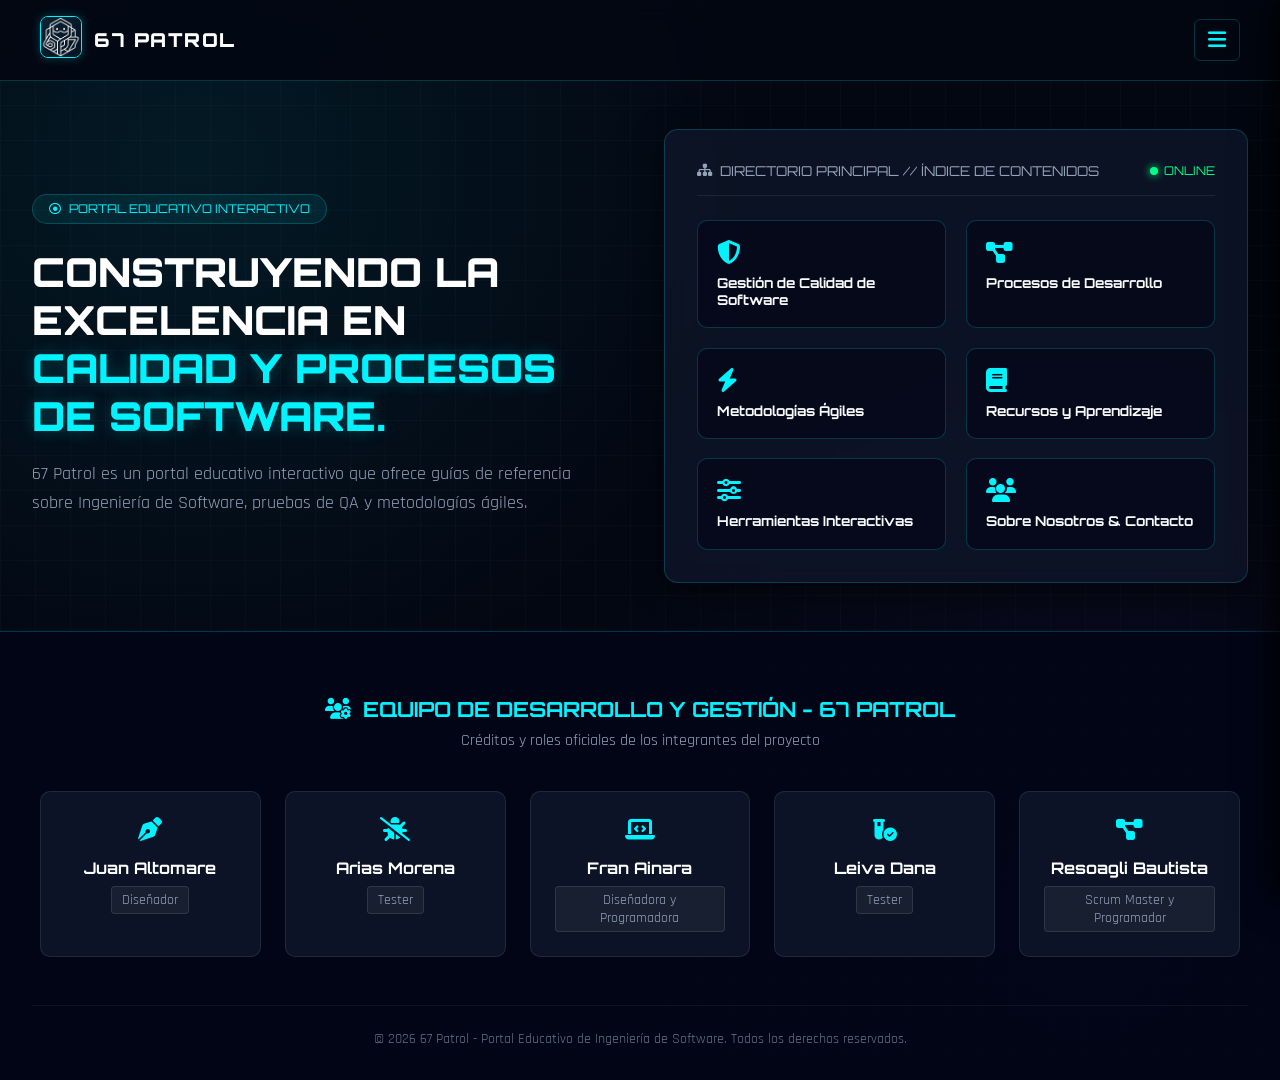
==== index.html @ 0a4eb47c "Primer commit: proyecto 67 Patrol completo" ====
<!DOCTYPE html>
<html lang="es">
<head>
  <meta charset="UTF-8">
  <meta name="viewport" content="width=device-width, initial-scale=1.0">
  <title>67 Patrol - Portal Educativo</title>
  <!-- Fuentes Google -->
  <link rel="preconnect" href="https://fonts.googleapis.com">
  <link rel="preconnect" href="https://fonts.gstatic.com" crossorigin>
  <link href="https://fonts.googleapis.com/css2?family=Orbitron:wght@500;700;900&family=Rajdhani:wght@500;600;700&display=swap" rel="stylesheet">
  <!-- Font Awesome Icons -->
  <link rel="stylesheet" href="https://cdnjs.cloudflare.com/ajax/libs/font-awesome/6.4.0/css/all.min.css">
  <!-- Hoja de estilos principal -->
  <link rel="stylesheet" href="estilo.css">
</head>
<body id="body">

  <!-- NAVBAR -->
  <header class="navbar">
    <div class="logo-container" id="logoHome" onclick="window.location.href='index.html'" style="cursor: pointer;">
      <div class="logo-icon">
        <img src="imagenes/Logo1.jpg" alt="Logo 67 Patrol" class="custom-logo">
      </div>
      <span class="logo-text">67 PATROL</span>
    </div>
    
    <button class="hamburger-btn" id="menuOpenBtn" aria-label="Abrir Menú">
      <i class="fa-solid fa-bars"></i>
    </button>
  </header>

  <!-- OVERLAY Y MENÚ HAMBURGUESA -->
  <div class="drawer-overlay" id="drawerOverlay"></div>

  <aside class="menu-container" id="menuContainer">
    <button class="close-btn" id="menuCloseBtn" aria-label="Cerrar Menú">
      <i class="fa-solid fa-xmark"></i>
    </button>

    <div class="hamburger-menu">
      <nav class="menu-nav">
        
        <!-- Menú Desplegable: Gestión de Calidad con Subopción de Técnicas -->
        <div class="dropdown-menu-item">
          <a href="gestion_calidad/gestion.html" class="menu-item dropdown-toggle">
            <i class="fa-solid fa-shield-halved"></i>
            <span>GESTIÓN DE LA CALIDAD</span>
            <i class="fa-solid fa-chevron-down arrow-icon"></i>
          </a>
          <div class="submenu-container">
            <a href="Tecnicas_aseguramiento/tecnicas.html" class="submenu-item">
              <i class="fa-solid fa-list-check"></i>
              <span>Técnicas de Aseguramiento</span>
            </a>
          </div>
        </div>

        <a href="procesos_desarrollo/proceso.html" class="menu-item">
          <i class="fa-solid fa-diagram-project"></i>
          <span>PROCESOS DE DESARROLLO</span>
        </a>
        <a href="metodologias_agiles/metodologias.html" class="menu-item">
          <i class="fa-solid fa-bolt"></i>
          <span>METODOLOGÍAS ÁGILES</span>
        </a>
        <a href="recursos_aprendizajes/recurso.html" class="menu-item">
          <i class="fa-solid fa-book"></i>
          <span>RECURSOS Y APRENDIZAJE</span>
        </a>
        <a href="herramientas_interactivas/herramientas.html" class="menu-item">
          <i class="fa-solid fa-sliders"></i>
          <span>HERRAMIENTAS INTERACTIVAS</span>
        </a>
        <a href="nosotros.html" class="menu-item">
          <i class="fa-solid fa-users"></i>
          <span>SOBRE NOSOTROS</span>
        </a>
        <a href="contacto.html" class="menu-item">
          <i class="fa-solid fa-envelope"></i>
          <span>CONTACTO</span>
        </a>
      </nav>
    </div>
  </aside>

  <!-- VISTA PRINCIPAL (HOME) -->
  <main class="hero-container view-section active" id="view-home">
    <section class="left-panel">
      <div class="badge">
        <i class="fa-regular fa-circle-dot"></i> PORTAL EDUCATIVO INTERACTIVO
      </div>
      <h1 class="main-title">
        CONSTRUYENDO LA EXCELENCIA EN <span class="cyan-text">CALIDAD Y PROCESOS DE SOFTWARE.</span>
      </h1>
      <p class="description">
        67 Patrol es un portal educativo interactivo que ofrece guías de referencia sobre Ingeniería de Software, pruebas de QA y metodologías ágiles.
      </p>
    </section>

    <section class="right-panel">
      <div class="panel-header">
        <div class="panel-title">
          <i class="fa-solid fa-sitemap"></i> DIRECTORIO PRINCIPAL // ÍNDICE DE CONTENIDOS
        </div>
        <div class="status-online">
          <span class="status-dot"></span> ONLINE
        </div>
      </div>
<div class="grid-container">
        <!-- CORRECCIÓN AQUÍ: Cambiar gestion.html por tecnicas.html -->
        <a href="gestion_calidad/gestion.html" class="grid-card">
          <i class="fa-solid fa-shield-halved card-icon"></i>
          <span class="card-text">Gestión de Calidad de Software</span>
        </a>
        <a href="procesos_desarrollo/proceso.html" class="grid-card">
          <i class="fa-solid fa-diagram-project card-icon"></i>
          <span class="card-text">Procesos de Desarrollo</span>
        </a>
        <a href="metodologias_agiles/metodologias.html" class="grid-card">
          <i class="fa-solid fa-bolt card-icon"></i>
          <span class="card-text">Metodologías Ágiles</span>
        </a>
        <a href="recursos_aprendizajes/recurso.html" class="grid-card">
          <i class="fa-solid fa-book card-icon"></i>
          <span class="card-text">Recursos y Aprendizaje</span>
        </a>
        <a href="herramientas_interactivas/herramientas.html" class="grid-card">
          <i class="fa-solid fa-sliders card-icon"></i>
          <span class="card-text">Herramientas Interactivas</span>
        </a>
        <a href="nosotros.html" class="grid-card">
          <i class="fa-solid fa-users card-icon"></i>
          <span class="card-text">Sobre Nosotros & Contacto</span>
        </a>
      </div>
    </section>
  </main>

  <!-- PIE DE PÁGINA (TEAM FOOTER - UNIFORME) -->
  <footer class="team-footer">
    <div class="footer-header">
      <h3><i class="fa-solid fa-users-gear"></i> EQUIPO DE DESARROLLO Y GESTIÓN - 67 PATROL</h3>
      <p>Créditos y roles oficiales de los integrantes del proyecto</p>
    </div>

    <div class="team-cards-grid">
      <!-- Juan Altomare -->
      <div class="team-card">
        <div class="member-icon"><i class="fa-solid fa-pen-nib"></i></div>
        <h4>Juan Altomare</h4>
        <span class="member-role">Diseñador</span>
      </div>

      <!-- Arias Morena -->
      <div class="team-card">
        <div class="member-icon"><i class="fa-solid fa-bug-slash"></i></div>
        <h4>Arias Morena</h4>
        <span class="member-role">Tester</span>
      </div>

      <!-- Fran Ainara -->
      <div class="team-card">
        <div class="member-icon"><i class="fa-solid fa-laptop-code"></i></div>
        <h4>Fran Ainara</h4>
        <span class="member-role">Diseñadora y Programadora</span>
      </div>

      <!-- Leiva Dana -->
      <div class="team-card">
        <div class="member-icon"><i class="fa-solid fa-vial-circle-check"></i></div>
        <h4>Leiva Dana</h4>
        <span class="member-role">Tester</span>
      </div>

      <!-- Resoagli Bautista -->
      <div class="team-card">
        <div class="member-icon"><i class="fa-solid fa-diagram-project"></i></div>
        <h4>Resoagli Bautista</h4>
        <span class="member-role">Scrum Master y Programador</span>
      </div>
    </div>

    <div class="footer-bottom-bar">
      <p>&copy; 2026 67 Patrol - Portal Educativo de Ingeniería de Software. Todos los derechos reservados.</p>
    </div>
  </footer>

  <script src="index.js"></script>
</body>
</html>
---- estilo.css ----
/* ========================================================================== */
/* 67 PATROL - ESTILO GLOBAL Y PRINCIPAL (INDEX)                              */
/* ========================================================================== */

:root {
  --primary-cyan: #00f3ff;
  --primary-glow: rgba(0, 243, 255, 0.25);
  --bg-dark: #030712;
  --bg-card: rgba(15, 23, 42, 0.75);
  --border-card: rgba(0, 243, 255, 0.2);
  --text-main: #f8fafc;
  --text-muted: #94a3b8;
}

*, *::before, *::after {
  box-sizing: border-box;
  margin: 0;
  padding: 0;
}

body {
  background-color: var(--bg-dark);
  background-image: 
    radial-gradient(circle at 15% 15%, rgba(0, 243, 255, 0.08) 0%, transparent 40%),
    radial-gradient(circle at 85% 85%, rgba(121, 40, 202, 0.08) 0%, transparent 40%),
    linear-gradient(to right, rgba(30, 41, 59, 0.15) 1px, transparent 1px),
    linear-gradient(to bottom, rgba(30, 41, 59, 0.15) 1px, transparent 1px);
  background-size: 100% 100%, 100% 100%, 35px 35px, 35px 35px;
  color: var(--text-main);
  font-family: 'Rajdhani', sans-serif;
  min-height: 100vh;
  display: flex;
  flex-direction: column;
  overflow-x: hidden;
}

/* NAVBAR */
.navbar {
  display: flex;
  justify-content: space-between;
  align-items: center;
  padding: 1rem 2.5rem;
  background: rgba(3, 7, 18, 0.9);
  border-bottom: 1px solid var(--border-card);
  backdrop-filter: blur(12px);
  position: sticky;
  top: 0;
  z-index: 1000;
}

.logo-container {
  display: flex;
  align-items: center;
  gap: 12px;
}

.custom-logo {
  width: 42px;
  height: 42px;
  border-radius: 8px;
  border: 1.5px solid var(--primary-cyan);
  object-fit: cover;
  box-shadow: 0 0 10px var(--primary-glow);
}

.logo-text {
  font-family: 'Orbitron', sans-serif;
  font-size: 1.2rem;
  font-weight: 900;
  color: #ffffff;
  letter-spacing: 1.5px;
}

.hamburger-btn {
  background: transparent;
  border: 1px solid var(--border-card);
  color: var(--primary-cyan);
  font-size: 1.3rem;
  padding: 0.5rem 0.8rem;
  border-radius: 6px;
  cursor: pointer;
  transition: all 0.3s ease;
}

.hamburger-btn:hover {
  background: rgba(0, 243, 255, 0.1);
  box-shadow: 0 0 15px var(--primary-glow);
}

/* MENÚ HAMBURGUESA Y SUBMENÚS */
.drawer-overlay {
  position: fixed;
  top: 0;
  left: 0;
  width: 100vw;
  height: 100vh;
  background: rgba(0, 0, 0, 0.7);
  opacity: 0;
  pointer-events: none;
  transition: opacity 0.3s ease;
  z-index: 1001;
}

.drawer-overlay.active {
  opacity: 1;
  pointer-events: auto;
}

.menu-container {
  position: fixed;
  top: 0;
  right: -320px;
  width: 320px;
  height: 100vh;
  background: rgba(10, 15, 30, 0.98);
  border-left: 1px solid var(--border-card);
  padding: 2rem 1.5rem;
  transition: right 0.35s cubic-bezier(0.4, 0, 0.2, 1);
  z-index: 1002;
  box-shadow: -10px 0 30px rgba(0, 0, 0, 0.8);
}

.menu-container.active {
  right: 0;
}

.close-btn {
  background: transparent;
  border: none;
  color: var(--text-muted);
  font-size: 1.5rem;
  cursor: pointer;
  float: right;
  transition: color 0.2s;
}

.close-btn:hover {
  color: var(--primary-cyan);
}

.menu-nav {
  margin-top: 3rem;
  display: flex;
  flex-direction: column;
  gap: 0.8rem;
}

.menu-item {
  display: flex;
  align-items: center;
  gap: 12px;
  padding: 0.8rem 1rem;
  color: var(--text-main);
  text-decoration: none;
  font-family: 'Orbitron', sans-serif;
  font-size: 0.85rem;
  border-radius: 6px;
  border: 1px solid transparent;
  transition: all 0.25s ease;
}

.menu-item i {
  color: var(--primary-cyan);
}

.menu-item:hover {
  background: rgba(0, 243, 255, 0.08);
  border-color: var(--border-card);
  color: var(--primary-cyan);
}

.dropdown-menu-item {
  position: relative;
  width: 100%;
}

.dropdown-menu-item .arrow-icon {
  margin-left: auto;
  font-size: 0.8rem;
  transition: transform 0.3s ease;
}

.submenu-container {
  max-height: 0;
  overflow: hidden;
  background: rgba(0, 0, 0, 0.3);
  transition: max-height 0.3s ease-in-out;
  padding-left: 0.5rem;
  border-left: 2px solid var(--primary-cyan);
  margin-left: 1rem;
}

.dropdown-menu-item:hover .submenu-container {
  max-height: 120px;
}

.dropdown-menu-item:hover .arrow-icon {
  transform: rotate(180deg);
}

.submenu-item {
  display: flex;
  align-items: center;
  gap: 10px;
  padding: 0.7rem 1rem;
  color: var(--text-muted);
  text-decoration: none;
  font-size: 0.9rem;
  transition: all 0.2s ease;
}

.submenu-item:hover {
  color: var(--primary-cyan);
  background: rgba(0, 243, 255, 0.05);
}

/* CONTENIDO PRINCIPAL (HERO) */
.hero-container {
  max-width: 1280px;
  margin: 0 auto;
  padding: 3rem 2rem;
  display: grid;
  grid-template-columns: 1fr 1fr;
  gap: 3rem;
  align-items: center;
  flex: 1;
}

@media (max-width: 900px) {
  .hero-container {
    grid-template-columns: 1fr;
  }
}

.badge {
  display: inline-flex;
  align-items: center;
  gap: 8px;
  background: rgba(0, 243, 255, 0.08);
  border: 1px solid var(--border-card);
  color: var(--primary-cyan);
  padding: 0.4rem 1rem;
  border-radius: 20px;
  font-family: 'Orbitron', sans-serif;
  font-size: 0.75rem;
  margin-bottom: 1.5rem;
}

.main-title {
  font-family: 'Orbitron', sans-serif;
  font-size: 2.5rem;
  line-height: 1.2;
  font-weight: 900;
  color: #ffffff;
  margin-bottom: 1.2rem;
}

.cyan-text {
  color: var(--primary-cyan);
  text-shadow: 0 0 15px var(--primary-glow);
}

.description {
  color: var(--text-muted);
  font-size: 1.15rem;
  line-height: 1.6;
}

/* DIRECTORIO DE CONTENIDOS (PANEL DERECHO) */
.right-panel {
  background: var(--bg-card);
  border: 1px solid var(--border-card);
  border-radius: 14px;
  padding: 2rem;
  box-shadow: 0 10px 30px rgba(0, 0, 0, 0.5);
  backdrop-filter: blur(10px);
}

.panel-header {
  display: flex;
  justify-content: space-between;
  align-items: center;
  border-bottom: 1px solid rgba(255, 255, 255, 0.08);
  padding-bottom: 1rem;
  margin-bottom: 1.5rem;
}

.panel-title {
  font-family: 'Orbitron', sans-serif;
  font-size: 0.85rem;
  color: var(--text-muted);
  display: flex;
  align-items: center;
  gap: 8px;
}

.status-online {
  font-family: 'Orbitron', sans-serif;
  font-size: 0.75rem;
  color: #00ff88;
  display: flex;
  align-items: center;
  gap: 6px;
}

.status-dot {
  width: 8px;
  height: 8px;
  background-color: #00ff88;
  border-radius: 50%;
  box-shadow: 0 0 8px #00ff88;
}

.grid-container {
  display: grid;
  grid-template-columns: repeat(2, 1fr);
  gap: 1.2rem;
}

@media (max-width: 550px) {
  .grid-container {
    grid-template-columns: 1fr;
  }
}

.grid-card {
  background: rgba(2, 6, 23, 0.6);
  border: 1px solid var(--border-card);
  border-radius: 10px;
  padding: 1.2rem;
  text-decoration: none;
  display: flex;
  flex-direction: column;
  gap: 10px;
  transition: all 0.3s cubic-bezier(0.4, 0, 0.2, 1);
}

.grid-card:hover {
  border-color: var(--primary-cyan);
  transform: translateY(-4px);
  background: rgba(0, 243, 255, 0.05);
  box-shadow: 0 0 20px var(--primary-glow);
}

.card-icon {
  font-size: 1.5rem;
  color: var(--primary-cyan);
}

.card-text {
  font-family: 'Orbitron', sans-serif;
  font-size: 0.85rem;
  color: var(--text-main);
  font-weight: 700;
}

/* ========================================================== */
/* PIE DE PÁGINA PROFESIONAL (TEAM FOOTER - INDEX)            */
/* ========================================================== */
.team-footer {
  background: rgba(2, 6, 23, 0.95);
  border-top: 1px solid var(--border-card);
  padding: 4rem 2rem 2rem 2rem;
  margin-top: auto;
  width: 100%;
}

.footer-header {
  text-align: center;
  margin-bottom: 2.5rem;
}

.footer-header h3 {
  font-family: 'Orbitron', sans-serif;
  color: var(--primary-cyan);
  font-size: 1.3rem;
  margin-bottom: 0.5rem;
  display: flex;
  align-items: center;
  justify-content: center;
  gap: 12px;
}

.footer-header p {
  color: var(--text-muted);
  font-size: 1rem;
}

.team-cards-grid {
  max-width: 1200px;
  margin: 0 auto 3rem auto;
  display: grid;
  grid-template-columns: repeat(auto-fit, minmax(200px, 1fr));
  gap: 1.5rem;
}

.team-card {
  background: rgba(15, 23, 42, 0.85);
  border: 1px solid rgba(148, 163, 184, 0.15);
  border-radius: 10px;
  padding: 1.5rem;
  text-align: center;
  transition: all 0.3s ease;
}

.team-card:hover {
  border-color: var(--primary-cyan);
  transform: translateY(-4px);
  box-shadow: 0 0 15px var(--primary-glow);
  background: rgba(15, 23, 42, 0.95);
}

.member-icon {
  font-size: 1.5rem;
  color: var(--primary-cyan);
  margin-bottom: 0.8rem;
}

.team-card h4 {
  font-family: 'Orbitron', sans-serif;
  font-size: 1rem;
  color: #ffffff;
  margin-bottom: 0.5rem;
}

.member-role {
  display: inline-block;
  font-size: 0.85rem;
  color: var(--text-muted);
  background: rgba(255, 255, 255, 0.05);
  padding: 4px 10px;
  border-radius: 4px;
  border: 1px solid rgba(255, 255, 255, 0.1);
}

.footer-bottom-bar {
  text-align: center;
  border-top: 1px solid rgba(255, 255, 255, 0.05);
  padding-top: 1.5rem;
  font-size: 0.85rem;
  color: #64748b;
}
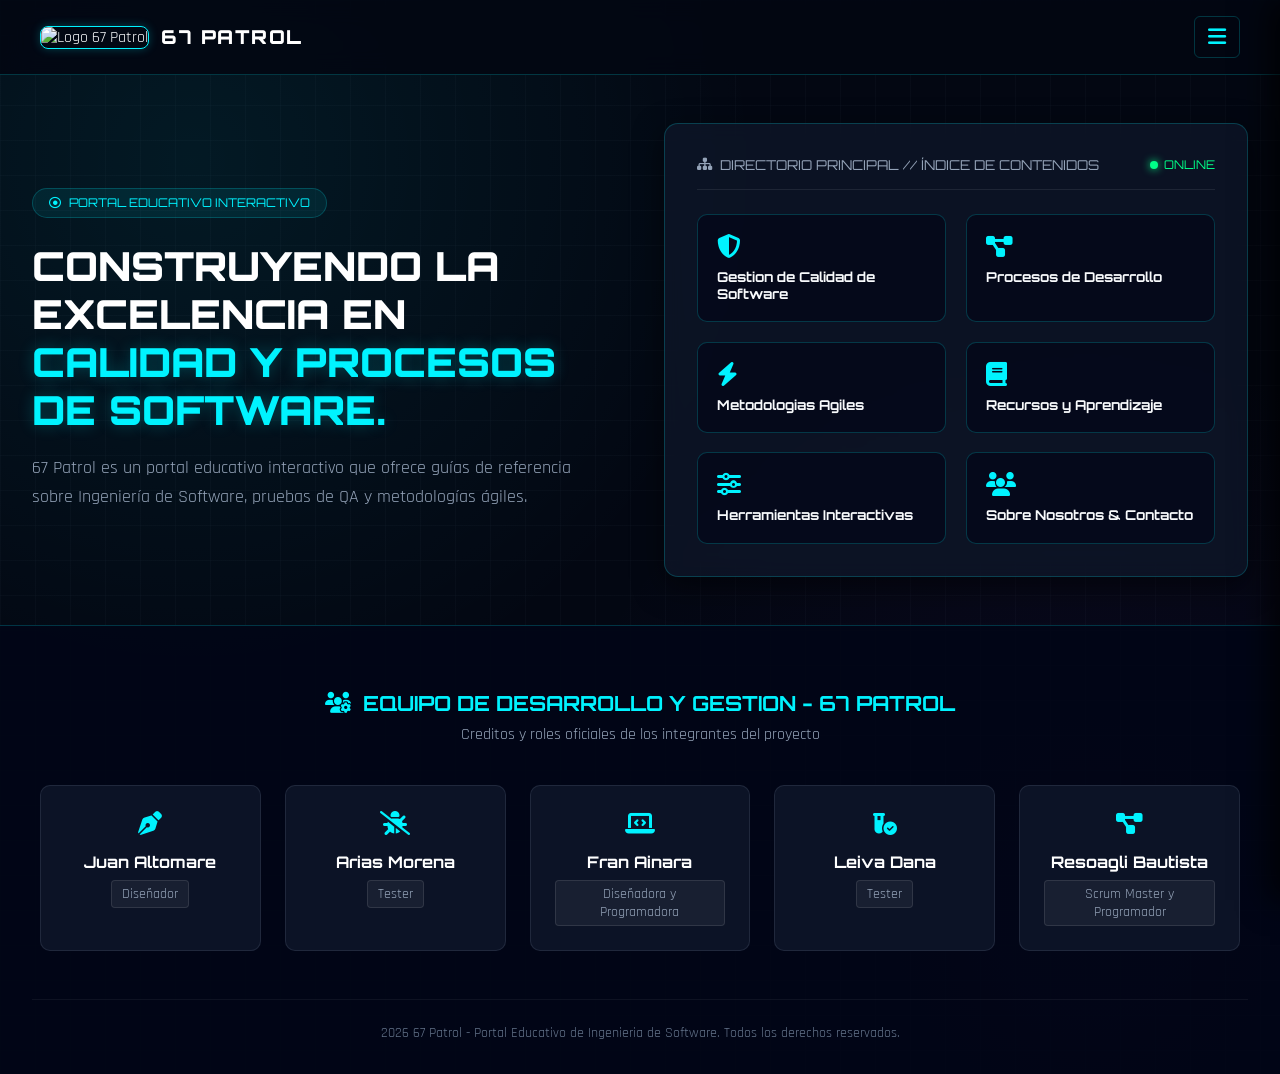
==== commit 75aec454: "Actualización y correccion de codigo." ====
--- a/index.html
+++ b/index.html
@@ -19,7 +19,7 @@
   <header class="navbar">
     <div class="logo-container" id="logoHome" onclick="window.location.href='index.html'" style="cursor: pointer;">
       <div class="logo-icon">
-        <img src="imagenes/Logo1.jpg" alt="Logo 67 Patrol" class="custom-logo">
+        <img src="imágenes/Logo1.jpg" alt="Logo 67 Patrol" class="custom-logo">
       </div>
       <span class="logo-text">67 PATROL</span>
     </div>
@@ -40,15 +40,15 @@
     <div class="hamburger-menu">
       <nav class="menu-nav">
         
-        <!-- Menú Desplegable: Gestión de Calidad con Subopción de Técnicas -->
+        <!-- Menú Desplegable: Gestión de Calidad -->
         <div class="dropdown-menu-item">
-          <a href="gestion_calidad/gestion.html" class="menu-item dropdown-toggle">
+          <a href="gestión_calidad/gestion.html" class="menu-item dropdown-toggle">
             <i class="fa-solid fa-shield-halved"></i>
             <span>GESTIÓN DE LA CALIDAD</span>
             <i class="fa-solid fa-chevron-down arrow-icon"></i>
           </a>
           <div class="submenu-container">
-            <a href="Tecnicas_aseguramiento/tecnicas.html" class="submenu-item">
+            <a href="Técnicas_aseguramiento/tecnicas.html" class="submenu-item">
               <i class="fa-solid fa-list-check"></i>
               <span>Técnicas de Aseguramiento</span>
             </a>
@@ -59,7 +59,7 @@
           <i class="fa-solid fa-diagram-project"></i>
           <span>PROCESOS DE DESARROLLO</span>
         </a>
-        <a href="metodologias_agiles/metodologias.html" class="menu-item">
+        <a href="metodologías_ágiles/metodologias.html" class="menu-item">
           <i class="fa-solid fa-bolt"></i>
           <span>METODOLOGÍAS ÁGILES</span>
         </a>
@@ -106,11 +106,11 @@
           <span class="status-dot"></span> ONLINE
         </div>
       </div>
-<div class="grid-container">
-        <!-- CORRECCIÓN AQUÍ: Cambiar gestion.html por tecnicas.html -->
+
+      <div class="grid-container">
         <a href="gestion_calidad/gestion.html" class="grid-card">
           <i class="fa-solid fa-shield-halved card-icon"></i>
-          <span class="card-text">Gestión de Calidad de Software</span>
+          <span class="card-text">Gestion de Calidad de Software</span>
         </a>
         <a href="procesos_desarrollo/proceso.html" class="grid-card">
           <i class="fa-solid fa-diagram-project card-icon"></i>
@@ -118,7 +118,7 @@
         </a>
         <a href="metodologias_agiles/metodologias.html" class="grid-card">
           <i class="fa-solid fa-bolt card-icon"></i>
-          <span class="card-text">Metodologías Ágiles</span>
+          <span class="card-text">Metodologias Agiles</span>
         </a>
         <a href="recursos_aprendizajes/recurso.html" class="grid-card">
           <i class="fa-solid fa-book card-icon"></i>
@@ -136,43 +136,34 @@
     </section>
   </main>
 
-  <!-- PIE DE PÁGINA (TEAM FOOTER - UNIFORME) -->
+  <!-- PIE DE PAGINA -->
   <footer class="team-footer">
     <div class="footer-header">
-      <h3><i class="fa-solid fa-users-gear"></i> EQUIPO DE DESARROLLO Y GESTIÓN - 67 PATROL</h3>
-      <p>Créditos y roles oficiales de los integrantes del proyecto</p>
+      <h3><i class="fa-solid fa-users-gear"></i> EQUIPO DE DESARROLLO Y GESTION - 67 PATROL</h3>
+      <p>Creditos y roles oficiales de los integrantes del proyecto</p>
     </div>
 
     <div class="team-cards-grid">
-      <!-- Juan Altomare -->
       <div class="team-card">
         <div class="member-icon"><i class="fa-solid fa-pen-nib"></i></div>
         <h4>Juan Altomare</h4>
         <span class="member-role">Diseñador</span>
       </div>
-
-      <!-- Arias Morena -->
       <div class="team-card">
         <div class="member-icon"><i class="fa-solid fa-bug-slash"></i></div>
         <h4>Arias Morena</h4>
         <span class="member-role">Tester</span>
       </div>
-
-      <!-- Fran Ainara -->
       <div class="team-card">
         <div class="member-icon"><i class="fa-solid fa-laptop-code"></i></div>
         <h4>Fran Ainara</h4>
         <span class="member-role">Diseñadora y Programadora</span>
       </div>
-
-      <!-- Leiva Dana -->
       <div class="team-card">
         <div class="member-icon"><i class="fa-solid fa-vial-circle-check"></i></div>
         <h4>Leiva Dana</h4>
         <span class="member-role">Tester</span>
       </div>
-
-      <!-- Resoagli Bautista -->
       <div class="team-card">
         <div class="member-icon"><i class="fa-solid fa-diagram-project"></i></div>
         <h4>Resoagli Bautista</h4>
@@ -181,7 +172,7 @@
     </div>
 
     <div class="footer-bottom-bar">
-      <p>&copy; 2026 67 Patrol - Portal Educativo de Ingeniería de Software. Todos los derechos reservados.</p>
+      <p> 2026 67 Patrol - Portal Educativo de Ingenieria de Software. Todos los derechos reservados.</p>
     </div>
   </footer>
 
--- a/estilo.css
+++ b/estilo.css
@@ -1,6 +1,3 @@
-/* ========================================================================== */
-/* 67 PATROL - ESTILO GLOBAL Y PRINCIPAL (INDEX)                              */
-/* ========================================================================== */
 
 :root {
   --primary-cyan: #00f3ff;
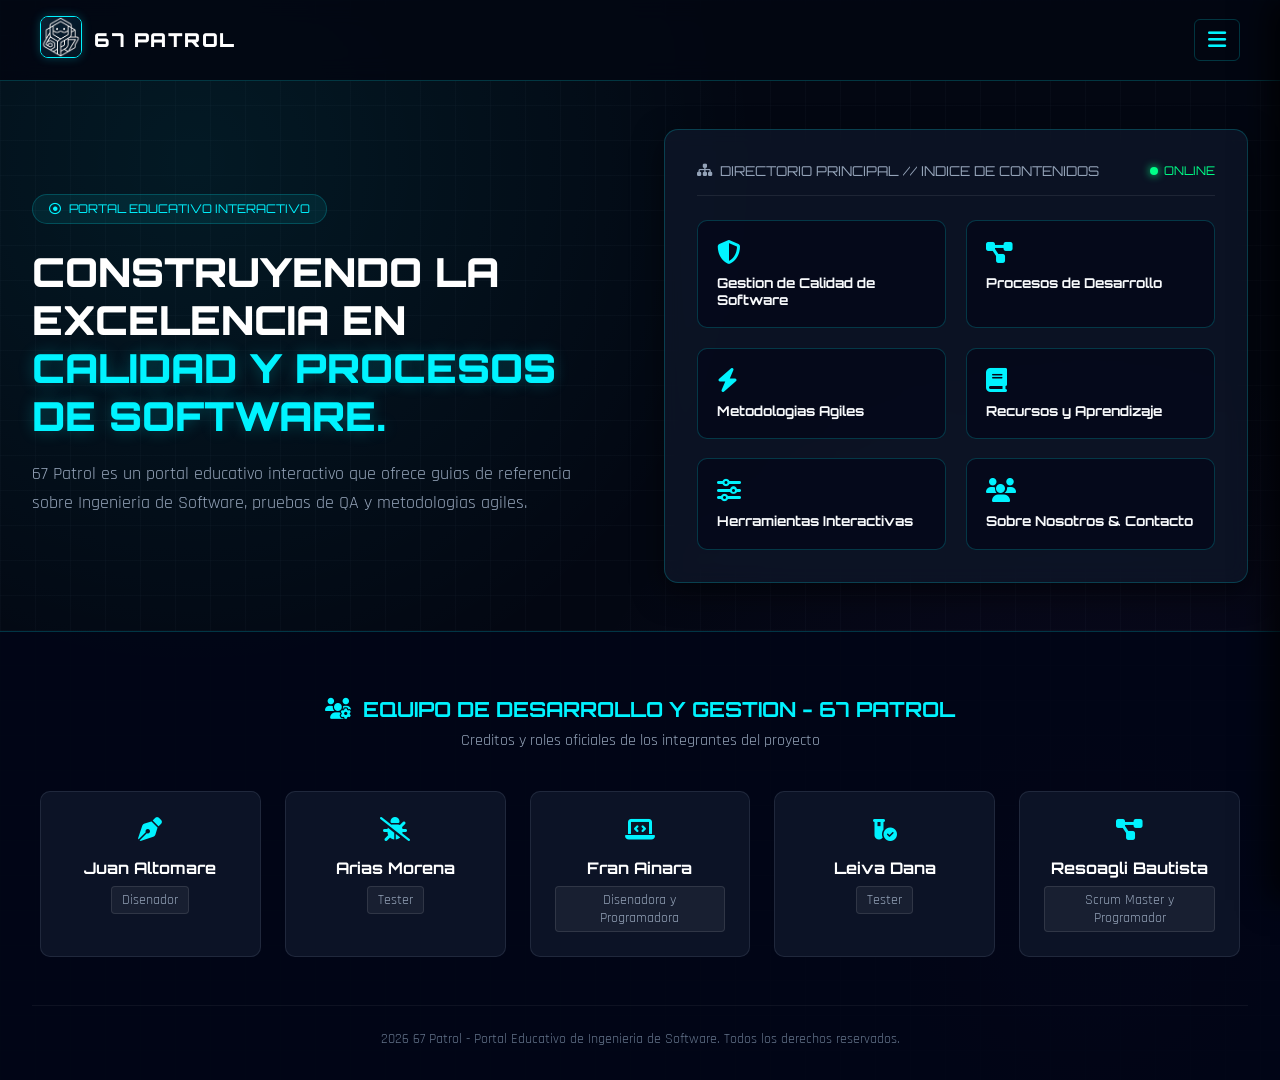
==== commit df9df41d: "Arreglando y mejorando codigo." ====
--- a/index.html
+++ b/index.html
@@ -10,7 +10,7 @@
   <link href="https://fonts.googleapis.com/css2?family=Orbitron:wght@500;700;900&family=Rajdhani:wght@500;600;700&display=swap" rel="stylesheet">
   <!-- Font Awesome Icons -->
   <link rel="stylesheet" href="https://cdnjs.cloudflare.com/ajax/libs/font-awesome/6.4.0/css/all.min.css">
-  <!-- Hoja de estilos principal -->
+  <!-- Hoja de estilos de la pagina principal -->
   <link rel="stylesheet" href="estilo.css">
 </head>
 <body id="body">
@@ -19,38 +19,38 @@
   <header class="navbar">
     <div class="logo-container" id="logoHome" onclick="window.location.href='index.html'" style="cursor: pointer;">
       <div class="logo-icon">
-        <img src="imágenes/Logo1.jpg" alt="Logo 67 Patrol" class="custom-logo">
+        <img src="imagenes/Logo1.jpg" alt="Logo 67 Patrol" class="custom-logo">
       </div>
       <span class="logo-text">67 PATROL</span>
     </div>
     
-    <button class="hamburger-btn" id="menuOpenBtn" aria-label="Abrir Menú">
+    <button class="hamburger-btn" id="menuOpenBtn" aria-label="Abrir Menu">
       <i class="fa-solid fa-bars"></i>
     </button>
   </header>
 
-  <!-- OVERLAY Y MENÚ HAMBURGUESA -->
+  <!-- OVERLAY Y MENU HAMBURGUESA -->
   <div class="drawer-overlay" id="drawerOverlay"></div>
 
   <aside class="menu-container" id="menuContainer">
-    <button class="close-btn" id="menuCloseBtn" aria-label="Cerrar Menú">
+    <button class="close-btn" id="menuCloseBtn" aria-label="Cerrar Menu">
       <i class="fa-solid fa-xmark"></i>
     </button>
 
     <div class="hamburger-menu">
       <nav class="menu-nav">
         
-        <!-- Menú Desplegable: Gestión de Calidad -->
+        <!-- Menu Desplegable: Gestion de Calidad -->
         <div class="dropdown-menu-item">
-          <a href="gestión_calidad/gestion.html" class="menu-item dropdown-toggle">
+          <a href="gestion_calidad/gestion.html" class="menu-item dropdown-toggle">
             <i class="fa-solid fa-shield-halved"></i>
-            <span>GESTIÓN DE LA CALIDAD</span>
+            <span>GESTION DE LA CALIDAD</span>
             <i class="fa-solid fa-chevron-down arrow-icon"></i>
           </a>
           <div class="submenu-container">
-            <a href="Técnicas_aseguramiento/tecnicas.html" class="submenu-item">
+            <a href="Tecnicas_aseguramiento/tecnicas.html" class="submenu-item">
               <i class="fa-solid fa-list-check"></i>
-              <span>Técnicas de Aseguramiento</span>
+              <span>Tecnicas de Aseguramiento</span>
             </a>
           </div>
         </div>
@@ -59,9 +59,9 @@
           <i class="fa-solid fa-diagram-project"></i>
           <span>PROCESOS DE DESARROLLO</span>
         </a>
-        <a href="metodologías_ágiles/metodologias.html" class="menu-item">
+        <a href="metodologias_agiles/metodologias.html" class="menu-item">
           <i class="fa-solid fa-bolt"></i>
-          <span>METODOLOGÍAS ÁGILES</span>
+          <span>METODOLOGIAS AGILES</span>
         </a>
         <a href="recursos_aprendizajes/recurso.html" class="menu-item">
           <i class="fa-solid fa-book"></i>
@@ -93,14 +93,14 @@
         CONSTRUYENDO LA EXCELENCIA EN <span class="cyan-text">CALIDAD Y PROCESOS DE SOFTWARE.</span>
       </h1>
       <p class="description">
-        67 Patrol es un portal educativo interactivo que ofrece guías de referencia sobre Ingeniería de Software, pruebas de QA y metodologías ágiles.
+        67 Patrol es un portal educativo interactivo que ofrece guias de referencia sobre Ingenieria de Software, pruebas de QA y metodologias agiles.
       </p>
     </section>
 
     <section class="right-panel">
       <div class="panel-header">
         <div class="panel-title">
-          <i class="fa-solid fa-sitemap"></i> DIRECTORIO PRINCIPAL // ÍNDICE DE CONTENIDOS
+          <i class="fa-solid fa-sitemap"></i> DIRECTORIO PRINCIPAL // INDICE DE CONTENIDOS
         </div>
         <div class="status-online">
           <span class="status-dot"></span> ONLINE
@@ -147,7 +147,7 @@
       <div class="team-card">
         <div class="member-icon"><i class="fa-solid fa-pen-nib"></i></div>
         <h4>Juan Altomare</h4>
-        <span class="member-role">Diseñador</span>
+        <span class="member-role">Disenador</span>
       </div>
       <div class="team-card">
         <div class="member-icon"><i class="fa-solid fa-bug-slash"></i></div>
@@ -157,7 +157,7 @@
       <div class="team-card">
         <div class="member-icon"><i class="fa-solid fa-laptop-code"></i></div>
         <h4>Fran Ainara</h4>
-        <span class="member-role">Diseñadora y Programadora</span>
+        <span class="member-role">Disenadora y Programadora</span>
       </div>
       <div class="team-card">
         <div class="member-icon"><i class="fa-solid fa-vial-circle-check"></i></div>
@@ -172,7 +172,7 @@
     </div>
 
     <div class="footer-bottom-bar">
-      <p> 2026 67 Patrol - Portal Educativo de Ingenieria de Software. Todos los derechos reservados.</p>
+      <p>2026 67 Patrol - Portal Educativo de Ingenieria de Software. Todos los derechos reservados.</p>
     </div>
   </footer>
 
--- a/estilo.css
+++ b/estilo.css
@@ -1,4 +1,3 @@
-
 :root {
   --primary-cyan: #00f3ff;
   --primary-glow: rgba(0, 243, 255, 0.25);
@@ -84,7 +83,7 @@
   box-shadow: 0 0 15px var(--primary-glow);
 }
 
-/* MENÚ HAMBURGUESA Y SUBMENÚS */
+/* MENU HAMBURGUESA Y SUBMENUS */
 .drawer-overlay {
   position: fixed;
   top: 0;
@@ -351,9 +350,7 @@
   font-weight: 700;
 }
 
-/* ========================================================== */
-/* PIE DE PÁGINA PROFESIONAL (TEAM FOOTER - INDEX)            */
-/* ========================================================== */
+/* PIE DE PAGINA */
 .team-footer {
   background: rgba(2, 6, 23, 0.95);
   border-top: 1px solid var(--border-card);
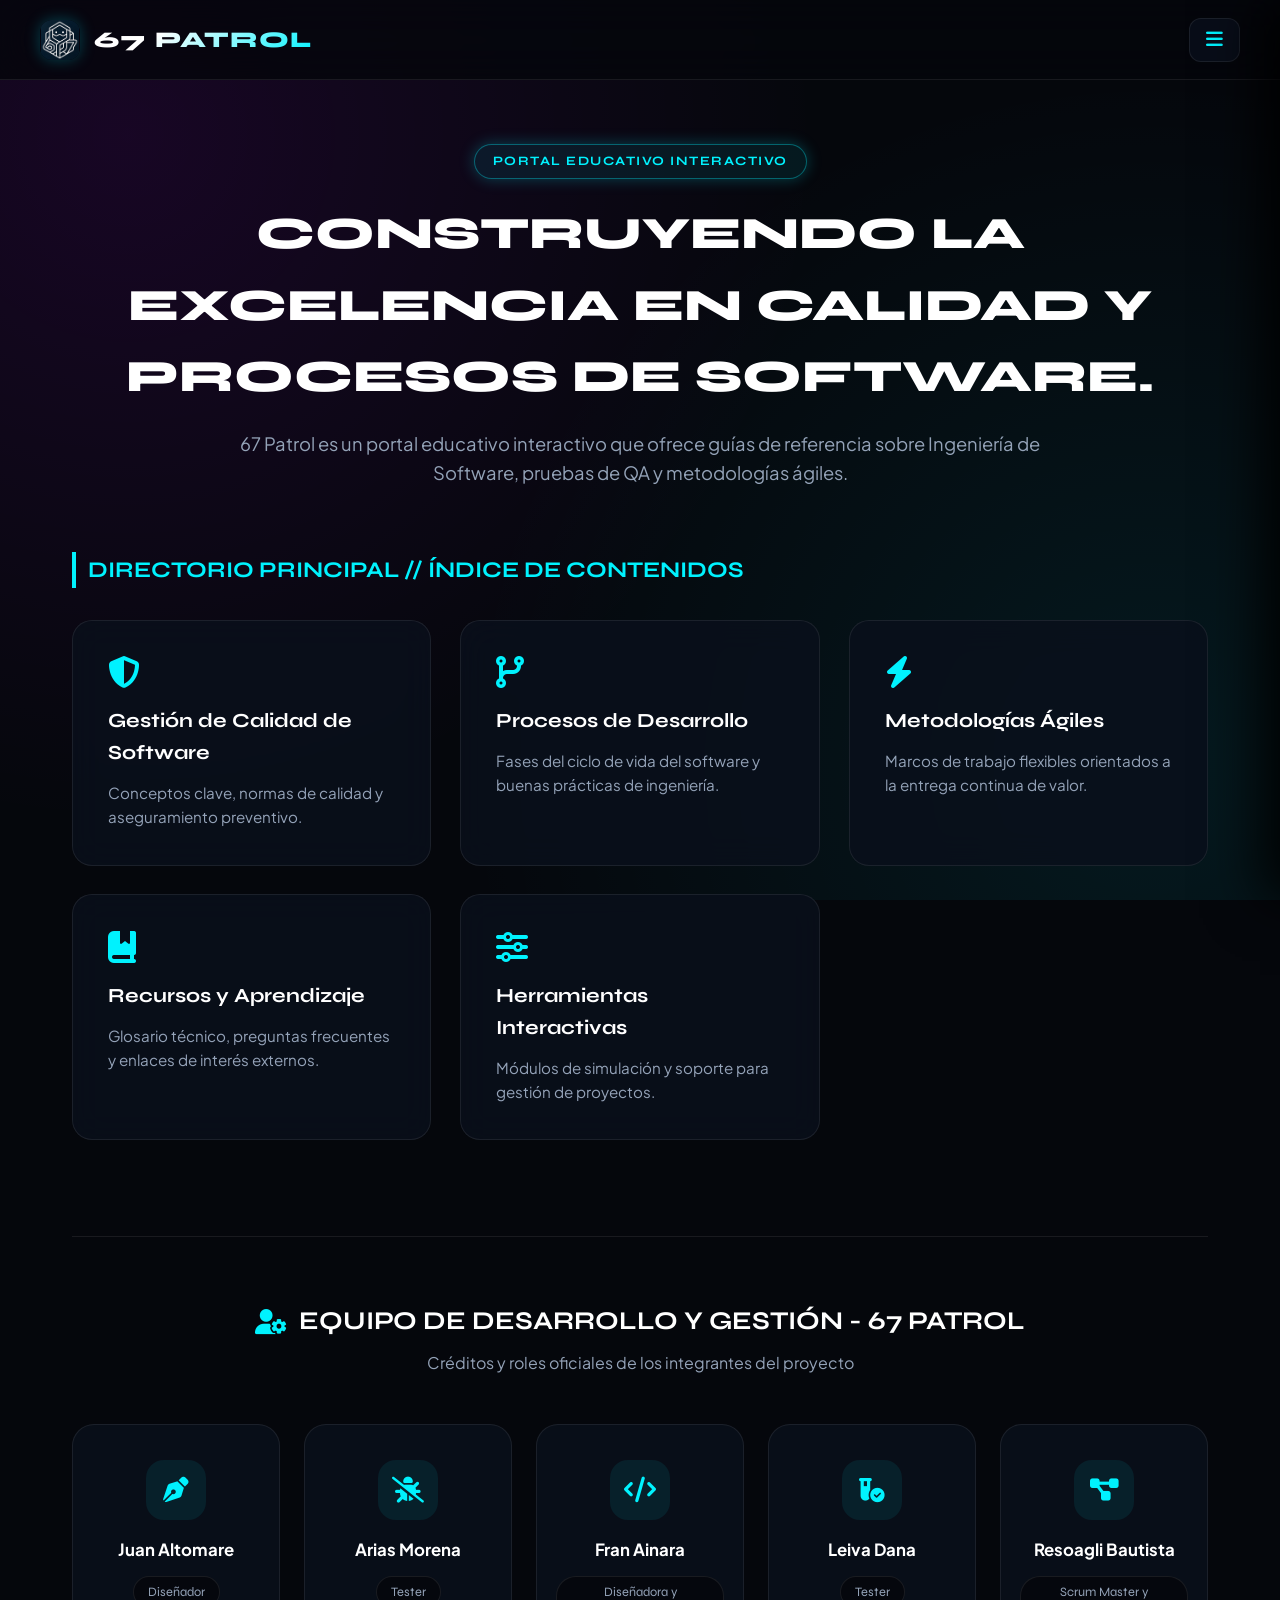
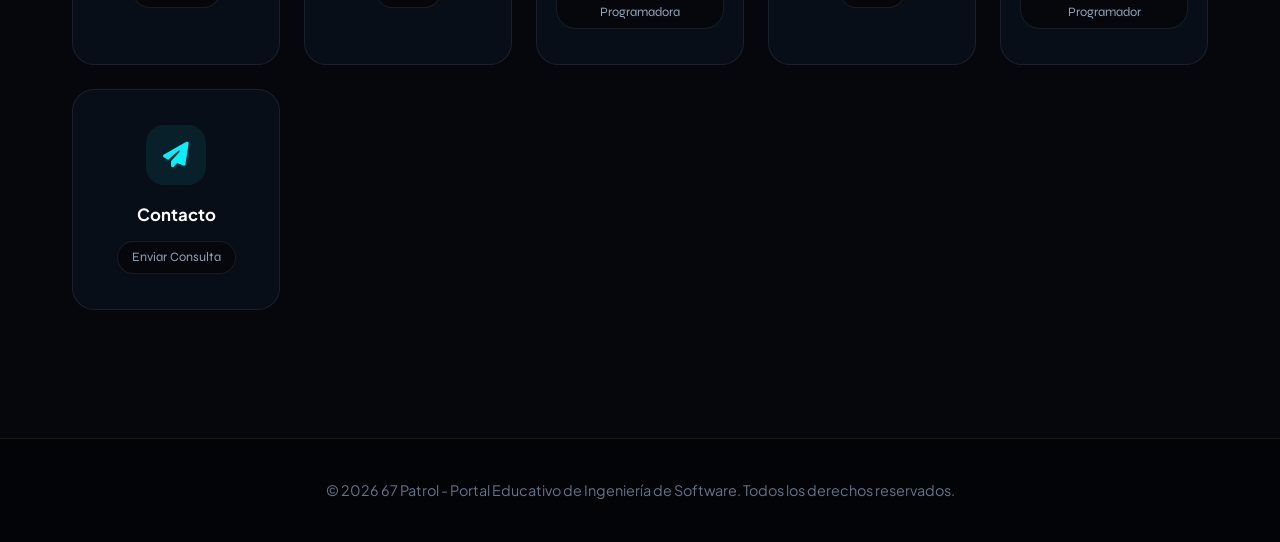
==== commit 8aea6410: "Arreglos" ====
--- a/index.html
+++ b/index.html
@@ -3,179 +3,200 @@
 <head>
   <meta charset="UTF-8">
   <meta name="viewport" content="width=device-width, initial-scale=1.0">
-  <title>67 Patrol - Portal Educativo</title>
-  <!-- Fuentes Google -->
+  <title>67 Patrol - Portal Educativo de Ingeniería de Software</title>
+  
+  <!-- Fuentes Google y FontAwesome -->
   <link rel="preconnect" href="https://fonts.googleapis.com">
   <link rel="preconnect" href="https://fonts.gstatic.com" crossorigin>
-  <link href="https://fonts.googleapis.com/css2?family=Orbitron:wght@500;700;900&family=Rajdhani:wght@500;600;700&display=swap" rel="stylesheet">
-  <!-- Font Awesome Icons -->
+  <link href="https://fonts.googleapis.com/css2?family=Plus+Jakarta+Sans:wght@400;500;600;700;800&family=Syne:wght@600;700;800&display=swap" rel="stylesheet">
   <link rel="stylesheet" href="https://cdnjs.cloudflare.com/ajax/libs/font-awesome/6.4.0/css/all.min.css">
-  <!-- Hoja de estilos de la pagina principal -->
+  
+  <!-- Hoja de Estilos -->
   <link rel="stylesheet" href="estilo.css">
 </head>
-<body id="body">
-
-  <!-- NAVBAR -->
-  <header class="navbar">
-    <div class="logo-container" id="logoHome" onclick="window.location.href='index.html'" style="cursor: pointer;">
-      <div class="logo-icon">
-        <img src="imagenes/Logo1.jpg" alt="Logo 67 Patrol" class="custom-logo">
-      </div>
+<body>
+
+  <!-- ========================================== -->
+  <!-- BARRA DE NAVEGACIÓN SUPERIOR               -->
+  <!-- ========================================== -->
+  <header class="header-bar">
+    <div class="logo-container">
+      <img src="imagenes/Logo1.jpg" alt="Logotipo oficial de 67 Patrol" class="header-logo-img">
       <span class="logo-text">67 PATROL</span>
     </div>
-    
-    <button class="hamburger-btn" id="menuOpenBtn" aria-label="Abrir Menu">
+    <button class="menu-toggle" id="menuToggle" aria-label="Abrir menú de navegación">
       <i class="fa-solid fa-bars"></i>
     </button>
   </header>
 
-  <!-- OVERLAY Y MENU HAMBURGUESA -->
-  <div class="drawer-overlay" id="drawerOverlay"></div>
-
-  <aside class="menu-container" id="menuContainer">
-    <button class="close-btn" id="menuCloseBtn" aria-label="Cerrar Menu">
-      <i class="fa-solid fa-xmark"></i>
-    </button>
-
-    <div class="hamburger-menu">
-      <nav class="menu-nav">
-        
-        <!-- Menu Desplegable: Gestion de Calidad -->
-        <div class="dropdown-menu-item">
-          <a href="gestion_calidad/gestion.html" class="menu-item dropdown-toggle">
-            <i class="fa-solid fa-shield-halved"></i>
-            <span>GESTION DE LA CALIDAD</span>
-            <i class="fa-solid fa-chevron-down arrow-icon"></i>
-          </a>
-          <div class="submenu-container">
-            <a href="Tecnicas_aseguramiento/tecnicas.html" class="submenu-item">
-              <i class="fa-solid fa-list-check"></i>
-              <span>Tecnicas de Aseguramiento</span>
-            </a>
-          </div>
-        </div>
-
-        <a href="procesos_desarrollo/proceso.html" class="menu-item">
-          <i class="fa-solid fa-diagram-project"></i>
+  <!-- ========================================== -->
+  <!-- MENÚ LATERAL DESPLEGABLE                   -->
+  <!-- ========================================== -->
+  <nav class="nav-drawer" id="navDrawer">
+    <div class="drawer-header">
+      <button class="close-drawer" id="closeDrawer" aria-label="Cerrar menú">&times;</button>
+    </div>
+    <ul class="drawer-menu">
+      <li>
+        <a href="index.html" class="active">
+          <i class="fa-solid fa-house"></i>
+          <span>INICIO</span>
+        </a>
+      </li>
+      <li>
+        <a href="gestion_calidad/gestion.html">
+          <i class="fa-solid fa-shield-halved"></i>
+          <span>GESTIÓN DE LA CALIDAD</span>
+        </a>
+      </li>
+      <li>
+        <a href="procesos_desarrollo/proceso.html">
+          <i class="fa-solid fa-code-branch"></i>
           <span>PROCESOS DE DESARROLLO</span>
         </a>
-        <a href="metodologias_agiles/metodologias.html" class="menu-item">
+      </li>
+      <li>
+        <a href="metodologias_agiles/metodologias.html">
           <i class="fa-solid fa-bolt"></i>
-          <span>METODOLOGIAS AGILES</span>
-        </a>
-        <a href="recursos_aprendizajes/recurso.html" class="menu-item">
-          <i class="fa-solid fa-book"></i>
+          <span>METODOLOGÍAS ÁGILES</span>
+        </a>
+      </li>
+      <li>
+        <a href="recursos_aprendizajes/recurso.html">
+          <i class="fa-solid fa-spell-check"></i>
           <span>RECURSOS Y APRENDIZAJE</span>
         </a>
-        <a href="herramientas_interactivas/herramientas.html" class="menu-item">
-          <i class="fa-solid fa-sliders"></i>
+      </li>
+      <li>
+        <a href="herramientas_interactivas/herramientas.html">
+          <i class="fa-solid fa-laptop-code"></i>
           <span>HERRAMIENTAS INTERACTIVAS</span>
         </a>
-        <a href="nosotros.html" class="menu-item">
+      </li>
+      <li>
+        <a href="sobre_nosotros/sobre_nosotros.html">
           <i class="fa-solid fa-users"></i>
           <span>SOBRE NOSOTROS</span>
         </a>
-        <a href="contacto.html" class="menu-item">
-          <i class="fa-solid fa-envelope"></i>
+      </li>
+      <li>
+        <a href="formulario_contacto/contacto.html">
+          <i class="fa-solid fa-paper-plane"></i>
           <span>CONTACTO</span>
         </a>
-      </nav>
-    </div>
-  </aside>
-
-  <!-- VISTA PRINCIPAL (HOME) -->
-  <main class="hero-container view-section active" id="view-home">
-    <section class="left-panel">
-      <div class="badge">
-        <i class="fa-regular fa-circle-dot"></i> PORTAL EDUCATIVO INTERACTIVO
-      </div>
-      <h1 class="main-title">
-        CONSTRUYENDO LA EXCELENCIA EN <span class="cyan-text">CALIDAD Y PROCESOS DE SOFTWARE.</span>
-      </h1>
-      <p class="description">
-        67 Patrol es un portal educativo interactivo que ofrece guias de referencia sobre Ingenieria de Software, pruebas de QA y metodologias agiles.
+      </li>
+    </ul>
+  </nav>
+  <div class="drawer-overlay" id="drawerOverlay"></div>
+
+  <!-- ========================================== -->
+  <!-- CONTENEDOR PRINCIPAL                       -->
+  <!-- ========================================== -->
+  <main class="container">
+    <section class="hero-section">
+      <span class="badge-header">PORTAL EDUCATIVO INTERACTIVO</span>
+      <h1>CONSTRUYENDO LA EXCELENCIA EN CALIDAD Y PROCESOS DE SOFTWARE.</h1>
+      <p>
+        67 Patrol es un portal educativo interactivo que ofrece guías de referencia sobre Ingeniería de Software, pruebas de QA y metodologías ágiles.
       </p>
     </section>
 
-    <section class="right-panel">
-      <div class="panel-header">
-        <div class="panel-title">
-          <i class="fa-solid fa-sitemap"></i> DIRECTORIO PRINCIPAL // INDICE DE CONTENIDOS
-        </div>
-        <div class="status-online">
-          <span class="status-dot"></span> ONLINE
-        </div>
+    <!-- DIRECTORIO PRINCIPAL -->
+    <section class="directory-section">
+      <h2>DIRECTORIO PRINCIPAL // ÍNDICE DE CONTENIDOS</h2>
+      
+      <div class="directory-grid">
+        <a href="gestion_calidad/gestion.html" class="directory-card">
+          <i class="fa-solid fa-shield-halved"></i>
+          <h3>Gestión de Calidad de Software</h3>
+          <p>Conceptos clave, normas de calidad y aseguramiento preventivo.</p>
+        </a>
+
+        <a href="procesos_desarrollo/proceso.html" class="directory-card">
+          <i class="fa-solid fa-code-branch"></i>
+          <h3>Procesos de Desarrollo</h3>
+          <p>Fases del ciclo de vida del software y buenas prácticas de ingeniería.</p>
+        </a>
+
+        <a href="metodologias_agiles/metodologias.html" class="directory-card">
+          <i class="fa-solid fa-bolt"></i>
+          <h3>Metodologías Ágiles</h3>
+          <p>Marcos de trabajo flexibles orientados a la entrega continua de valor.</p>
+        </a>
+
+        <a href="recursos_aprendizajes/recurso.html" class="directory-card">
+          <i class="fa-solid fa-book-bookmark"></i>
+          <h3>Recursos y Aprendizaje</h3>
+          <p>Glosario técnico, preguntas frecuentes y enlaces de interés externos.</p>
+        </a>
+
+        <a href="herramientas_interactivas/herramientas.html" class="directory-card">
+          <i class="fa-solid fa-sliders"></i>
+          <h3>Herramientas Interactivas</h3>
+          <p>Módulos de simulación y soporte para gestión de proyectos.</p>
+        </a>
       </div>
-
-      <div class="grid-container">
-        <a href="gestion_calidad/gestion.html" class="grid-card">
-          <i class="fa-solid fa-shield-halved card-icon"></i>
-          <span class="card-text">Gestion de Calidad de Software</span>
-        </a>
-        <a href="procesos_desarrollo/proceso.html" class="grid-card">
-          <i class="fa-solid fa-diagram-project card-icon"></i>
-          <span class="card-text">Procesos de Desarrollo</span>
-        </a>
-        <a href="metodologias_agiles/metodologias.html" class="grid-card">
-          <i class="fa-solid fa-bolt card-icon"></i>
-          <span class="card-text">Metodologias Agiles</span>
-        </a>
-        <a href="recursos_aprendizajes/recurso.html" class="grid-card">
-          <i class="fa-solid fa-book card-icon"></i>
-          <span class="card-text">Recursos y Aprendizaje</span>
-        </a>
-        <a href="herramientas_interactivas/herramientas.html" class="grid-card">
-          <i class="fa-solid fa-sliders card-icon"></i>
-          <span class="card-text">Herramientas Interactivas</span>
-        </a>
-        <a href="nosotros.html" class="grid-card">
-          <i class="fa-solid fa-users card-icon"></i>
-          <span class="card-text">Sobre Nosotros & Contacto</span>
+    </section>
+
+    <!-- SECCIÓN EQUIPO DE DESARROLLO (ENLAZADA A SOBRE NOSOTROS) -->
+    <section class="team-section" id="equipo">
+      <div class="team-header">
+        <i class="fa-solid fa-user-gear team-title-icon"></i>
+        <h2>EQUIPO DE DESARROLLO Y GESTIÓN - 67 PATROL</h2>
+      </div>
+      <p class="team-subtitle">Créditos y roles oficiales de los integrantes del proyecto</p>
+
+      <div class="team-grid">
+        <!-- Juan Altomare -->
+        <a href="sobre_nosotros/sobre_nosotros.html#juan-altomare" class="team-card" style="text-decoration: none;">
+          <div class="icon-wrapper"><i class="fa-solid fa-pen-nib"></i></div>
+          <h3>Juan Altomare</h3>
+          <span class="role-badge">Diseñador</span>
+        </a>
+
+        <!-- Arias Morena -->
+        <a href="sobre_nosotros/sobre_nosotros.html#arias-morena" class="team-card" style="text-decoration: none;">
+          <div class="icon-wrapper"><i class="fa-solid fa-bug-slash"></i></div>
+          <h3>Arias Morena</h3>
+          <span class="role-badge">Tester</span>
+        </a>
+
+        <!-- Fran Ainara -->
+        <a href="sobre_nosotros/sobre_nosotros.html#fran-ainara" class="team-card" style="text-decoration: none;">
+          <div class="icon-wrapper"><i class="fa-solid fa-code"></i></div>
+          <h3>Fran Ainara</h3>
+          <span class="role-badge">Diseñadora y Programadora</span>
+        </a>
+
+        <!-- Leiva Dana -->
+        <a href="sobre_nosotros/sobre_nosotros.html#leiva-dana" class="team-card" style="text-decoration: none;">
+          <div class="icon-wrapper"><i class="fa-solid fa-vial-circle-check"></i></div>
+          <h3>Leiva Dana</h3>
+          <span class="role-badge">Tester</span>
+        </a>
+
+        <!-- Resoagli Bautista -->
+        <a href="sobre_nosotros/sobre_nosotros.html#resoagli-bautista" class="team-card" style="text-decoration: none;">
+          <div class="icon-wrapper"><i class="fa-solid fa-diagram-project"></i></div>
+          <h3>Resoagli Bautista</h3>
+          <span class="role-badge">Scrum Master y Programador</span>
+        </a>
+
+        <!-- Minitarjeta de Acceso al Formulario de Contacto -->
+        <a href="formulario_contacto/contacto.html" class="team-card contact-redirect-card" style="text-decoration: none;">
+          <div class="icon-wrapper"><i class="fa-solid fa-paper-plane"></i></div>
+          <h3>Contacto</h3>
+          <span class="role-badge">Enviar Consulta</span>
         </a>
       </div>
     </section>
   </main>
 
-  <!-- PIE DE PAGINA -->
-  <footer class="team-footer">
-    <div class="footer-header">
-      <h3><i class="fa-solid fa-users-gear"></i> EQUIPO DE DESARROLLO Y GESTION - 67 PATROL</h3>
-      <p>Creditos y roles oficiales de los integrantes del proyecto</p>
-    </div>
-
-    <div class="team-cards-grid">
-      <div class="team-card">
-        <div class="member-icon"><i class="fa-solid fa-pen-nib"></i></div>
-        <h4>Juan Altomare</h4>
-        <span class="member-role">Disenador</span>
-      </div>
-      <div class="team-card">
-        <div class="member-icon"><i class="fa-solid fa-bug-slash"></i></div>
-        <h4>Arias Morena</h4>
-        <span class="member-role">Tester</span>
-      </div>
-      <div class="team-card">
-        <div class="member-icon"><i class="fa-solid fa-laptop-code"></i></div>
-        <h4>Fran Ainara</h4>
-        <span class="member-role">Disenadora y Programadora</span>
-      </div>
-      <div class="team-card">
-        <div class="member-icon"><i class="fa-solid fa-vial-circle-check"></i></div>
-        <h4>Leiva Dana</h4>
-        <span class="member-role">Tester</span>
-      </div>
-      <div class="team-card">
-        <div class="member-icon"><i class="fa-solid fa-diagram-project"></i></div>
-        <h4>Resoagli Bautista</h4>
-        <span class="member-role">Scrum Master y Programador</span>
-      </div>
-    </div>
-
-    <div class="footer-bottom-bar">
-      <p>2026 67 Patrol - Portal Educativo de Ingenieria de Software. Todos los derechos reservados.</p>
-    </div>
+  <footer class="footer">
+    <p>&copy; 2026 67 Patrol - Portal Educativo de Ingeniería de Software. Todos los derechos reservados.</p>
   </footer>
 
+  <!-- Archivo JavaScript Externo -->
   <script src="index.js"></script>
 </body>
 </html>
--- a/estilo.css
+++ b/estilo.css
@@ -1,436 +1,459 @@
+/* ========================================================== */
+/* ESTILOS PRINCIPALES DE 67 PATROL (estilo.css)              */
+/* ========================================================== */
+
+@import url('https://fonts.googleapis.com/css2?family=Plus+Jakarta+Sans:wght@400;500;600;700;800&family=Syne:wght@600;700;800&display=swap');
+
 :root {
-  --primary-cyan: #00f3ff;
-  --primary-glow: rgba(0, 243, 255, 0.25);
-  --bg-dark: #030712;
-  --bg-card: rgba(15, 23, 42, 0.75);
-  --border-card: rgba(0, 243, 255, 0.2);
+  --bg-main: #05070c;
+  --bg-card: rgba(10, 16, 28, 0.85);
+  --bg-drawer: #020408;
+
+  --accent-cyan: #00f2fe;
+  --cyan-glow: rgba(0, 242, 254, 0.25);
+  --accent-purple: #bd00ff;
+  --purple-glow: rgba(189, 0, 255, 0.3);
+
   --text-main: #f8fafc;
   --text-muted: #94a3b8;
-}
-
-*, *::before, *::after {
+  --text-sub: #64748b;
+
+  --border-glass: rgba(255, 255, 255, 0.08);
+  --border-cyan: rgba(0, 242, 254, 0.35);
+
+  --font-title: 'Syne', sans-serif;
+  --font-body: 'Plus Jakarta Sans', sans-serif;
+}
+
+* {
   box-sizing: border-box;
   margin: 0;
   padding: 0;
 }
 
 body {
-  background-color: var(--bg-dark);
+  background-color: var(--bg-main);
   background-image: 
-    radial-gradient(circle at 15% 15%, rgba(0, 243, 255, 0.08) 0%, transparent 40%),
-    radial-gradient(circle at 85% 85%, rgba(121, 40, 202, 0.08) 0%, transparent 40%),
-    linear-gradient(to right, rgba(30, 41, 59, 0.15) 1px, transparent 1px),
-    linear-gradient(to bottom, rgba(30, 41, 59, 0.15) 1px, transparent 1px);
-  background-size: 100% 100%, 100% 100%, 35px 35px, 35px 35px;
+    radial-gradient(circle at 10% 15%, rgba(189, 0, 255, 0.1) 0%, transparent 50%),
+    radial-gradient(circle at 90% 85%, rgba(0, 242, 254, 0.08) 0%, transparent 50%);
+  background-attachment: fixed;
   color: var(--text-main);
-  font-family: 'Rajdhani', sans-serif;
-  min-height: 100vh;
-  display: flex;
-  flex-direction: column;
+  font-family: var(--font-body);
+  line-height: 1.6;
   overflow-x: hidden;
 }
 
-/* NAVBAR */
-.navbar {
+/* --- NAVBAR SUPERIOR --- */
+.header-bar {
   display: flex;
   justify-content: space-between;
   align-items: center;
-  padding: 1rem 2.5rem;
-  background: rgba(3, 7, 18, 0.9);
-  border-bottom: 1px solid var(--border-card);
-  backdrop-filter: blur(12px);
+  padding: 1.1rem 2.5rem;
+  background: rgba(5, 7, 12, 0.85);
+  backdrop-filter: blur(20px);
+  -webkit-backdrop-filter: blur(20px);
+  border-bottom: 1px solid var(--border-glass);
   position: sticky;
   top: 0;
-  z-index: 1000;
+  z-index: 100;
 }
 
 .logo-container {
   display: flex;
   align-items: center;
-  gap: 12px;
-}
-
-.custom-logo {
-  width: 42px;
-  height: 42px;
-  border-radius: 8px;
-  border: 1.5px solid var(--primary-cyan);
-  object-fit: cover;
-  box-shadow: 0 0 10px var(--primary-glow);
+  gap: 14px;
+}
+
+.header-logo-img {
+  width: 40px;
+  height: 40px;
+  object-fit: contain;
+  border-radius: 12px;
+  box-shadow: 0 0 15px var(--cyan-glow);
 }
 
 .logo-text {
-  font-family: 'Orbitron', sans-serif;
+  font-family: var(--font-title);
+  font-size: 1.4rem;
+  font-weight: 800;
+  color: #ffffff;
+  letter-spacing: 1px;
+  background: linear-gradient(135deg, #ffffff 30%, var(--accent-cyan) 100%);
+  -webkit-background-clip: text;
+  -webkit-text-fill-color: transparent;
+}
+
+.menu-toggle {
+  background: var(--bg-card);
+  border: 1px solid var(--border-glass);
+  color: var(--accent-cyan);
   font-size: 1.2rem;
-  font-weight: 900;
-  color: #ffffff;
-  letter-spacing: 1.5px;
-}
-
-.hamburger-btn {
-  background: transparent;
-  border: 1px solid var(--border-card);
-  color: var(--primary-cyan);
-  font-size: 1.3rem;
-  padding: 0.5rem 0.8rem;
-  border-radius: 6px;
+  padding: 10px 16px;
+  border-radius: 12px;
   cursor: pointer;
+  transition: all 0.3s cubic-bezier(0.16, 1, 0.3, 1);
+}
+
+.menu-toggle:hover {
+  background: var(--accent-cyan);
+  color: #05070c;
+  box-shadow: 0 0 20px var(--cyan-glow);
+  transform: translateY(-2px);
+}
+
+/* --- MENÚ LATERAL DESPLEGABLE (DRAWER) --- */
+.nav-drawer {
+  position: fixed;
+  top: 0;
+  right: -360px;
+  width: 360px;
+  height: 100vh;
+  background-color: var(--bg-drawer);
+  border-left: 1px solid var(--border-glass);
+  box-shadow: -20px 0 50px rgba(0, 0, 0, 0.9);
+  z-index: 200;
+  transition: right 0.4s cubic-bezier(0.16, 1, 0.3, 1);
+  padding: 2.5rem 2rem;
+  overflow-y: auto;
+}
+
+.nav-drawer.open {
+  right: 0;
+}
+
+.drawer-header {
+  display: flex;
+  justify-content: flex-end;
+  margin-bottom: 2.5rem;
+}
+
+.close-drawer {
+  background: rgba(255, 255, 255, 0.05);
+  border: 1px solid var(--border-glass);
+  color: #ffffff;
+  width: 38px;
+  height: 38px;
+  border-radius: 50%;
+  font-size: 1.4rem;
+  cursor: pointer;
+  display: flex;
+  align-items: center;
+  justify-content: center;
   transition: all 0.3s ease;
 }
 
-.hamburger-btn:hover {
-  background: rgba(0, 243, 255, 0.1);
-  box-shadow: 0 0 15px var(--primary-glow);
-}
-
-/* MENU HAMBURGUESA Y SUBMENUS */
+.close-drawer:hover {
+  background: var(--accent-purple);
+  border-color: transparent;
+  box-shadow: 0 0 15px var(--purple-glow);
+}
+
+.drawer-menu {
+  list-style: none;
+  display: flex;
+  flex-direction: column;
+  gap: 0.8rem;
+}
+
+.drawer-menu a {
+  color: var(--text-muted);
+  text-decoration: none;
+  font-family: var(--font-title);
+  font-size: 0.9rem;
+  font-weight: 700;
+  display: flex;
+  align-items: center;
+  gap: 15px;
+  padding: 14px 18px;
+  border-radius: 14px;
+  border: 1px solid transparent;
+  transition: all 0.3s ease;
+}
+
+.drawer-menu a i {
+  color: var(--accent-cyan);
+  font-size: 1.1rem;
+  width: 22px;
+  text-align: center;
+  transition: transform 0.3s ease;
+}
+
+.drawer-menu a:hover,
+.drawer-menu a.active {
+  background: linear-gradient(135deg, rgba(189, 0, 255, 0.2), rgba(0, 242, 254, 0.15));
+  border-color: var(--border-cyan);
+  color: #ffffff;
+}
+
+.drawer-menu a:hover i,
+.drawer-menu a.active i {
+  color: var(--accent-cyan);
+  transform: scale(1.15);
+}
+
+.has-submenu {
+  display: flex;
+  flex-direction: column;
+}
+
+.submenu-toggle .arrow-icon {
+  margin-left: auto;
+  font-size: 0.8rem;
+  transition: transform 0.3s ease;
+}
+
+.has-submenu:hover .arrow-icon {
+  transform: rotate(180deg);
+}
+
+.submenu {
+  list-style: none;
+  max-height: 0;
+  opacity: 0;
+  overflow: hidden;
+  transition: max-height 0.35s ease, opacity 0.3s ease;
+  padding-left: 1rem;
+  display: flex;
+  flex-direction: column;
+  gap: 0.4rem;
+}
+
+.has-submenu:hover .submenu {
+  max-height: 250px;
+  opacity: 1;
+  margin-top: 0.5rem;
+}
+
+.submenu a {
+  font-size: 0.82rem !important;
+  color: var(--text-muted);
+  padding: 10px 14px;
+  border-radius: 10px;
+  background-color: rgba(255, 255, 255, 0.02);
+  border: 1px dashed var(--border-glass);
+}
+
+.submenu a:hover {
+  background-color: rgba(0, 242, 254, 0.1);
+  color: #ffffff;
+}
+
 .drawer-overlay {
   position: fixed;
   top: 0;
   left: 0;
   width: 100vw;
   height: 100vh;
-  background: rgba(0, 0, 0, 0.7);
-  opacity: 0;
-  pointer-events: none;
-  transition: opacity 0.3s ease;
-  z-index: 1001;
+  background: rgba(5, 7, 12, 0.8);
+  backdrop-filter: blur(6px);
+  z-index: 150;
+  display: none;
 }
 
 .drawer-overlay.active {
-  opacity: 1;
-  pointer-events: auto;
-}
-
-.menu-container {
-  position: fixed;
-  top: 0;
-  right: -320px;
-  width: 320px;
-  height: 100vh;
-  background: rgba(10, 15, 30, 0.98);
-  border-left: 1px solid var(--border-card);
-  padding: 2rem 1.5rem;
-  transition: right 0.35s cubic-bezier(0.4, 0, 0.2, 1);
-  z-index: 1002;
-  box-shadow: -10px 0 30px rgba(0, 0, 0, 0.8);
-}
-
-.menu-container.active {
-  right: 0;
-}
-
-.close-btn {
-  background: transparent;
-  border: none;
-  color: var(--text-muted);
-  font-size: 1.5rem;
-  cursor: pointer;
-  float: right;
-  transition: color 0.2s;
-}
-
-.close-btn:hover {
-  color: var(--primary-cyan);
-}
-
-.menu-nav {
-  margin-top: 3rem;
+  display: block;
+}
+
+/* --- CONTENEDOR PRINCIPAL Y HERO --- */
+.container {
+  max-width: 1200px;
+  margin: 0 auto;
+  padding: 4rem 2rem;
+}
+
+.hero-section {
+  text-align: center;
+  margin-bottom: 4rem;
+}
+
+.badge-header {
+  font-family: var(--font-title);
+  color: var(--accent-cyan);
+  background: rgba(0, 242, 254, 0.08);
+  border: 1px solid var(--border-cyan);
+  padding: 6px 18px;
+  border-radius: 30px;
+  font-size: 0.8rem;
+  font-weight: 700;
+  letter-spacing: 1.5px;
+  display: inline-block;
+  margin-bottom: 1.2rem;
+  box-shadow: 0 0 15px var(--cyan-glow);
+}
+
+.hero-section h1 {
+  font-family: var(--font-title);
+  font-size: 2.8rem;
+  font-weight: 800;
+  color: #ffffff;
+  margin-bottom: 1rem;
+}
+
+.hero-section p {
+  color: var(--text-muted);
+  font-size: 1.15rem;
+  max-width: 800px;
+  margin: 0 auto;
+}
+
+/* --- DIRECTORIO PRINCIPAL --- */
+.directory-section {
+  margin-bottom: 5rem;
+}
+
+.directory-section h2 {
+  font-family: var(--font-title);
+  font-size: 1.4rem;
+  color: var(--accent-cyan);
+  margin-bottom: 2rem;
+  border-left: 4px solid var(--accent-cyan);
+  padding-left: 12px;
+}
+
+.directory-grid {
+  display: grid;
+  grid-template-columns: repeat(auto-fit, minmax(320px, 1fr));
+  gap: 1.8rem;
+}
+
+.directory-card {
+  background: var(--bg-card);
+  backdrop-filter: blur(16px);
+  border: 1px solid var(--border-glass);
+  border-radius: 20px;
+  padding: 2.2rem;
+  text-decoration: none;
   display: flex;
   flex-direction: column;
-  gap: 0.8rem;
-}
-
-.menu-item {
-  display: flex;
-  align-items: center;
   gap: 12px;
-  padding: 0.8rem 1rem;
-  color: var(--text-main);
-  text-decoration: none;
-  font-family: 'Orbitron', sans-serif;
-  font-size: 0.85rem;
-  border-radius: 6px;
-  border: 1px solid transparent;
-  transition: all 0.25s ease;
-}
-
-.menu-item i {
-  color: var(--primary-cyan);
-}
-
-.menu-item:hover {
-  background: rgba(0, 243, 255, 0.08);
-  border-color: var(--border-card);
-  color: var(--primary-cyan);
-}
-
-.dropdown-menu-item {
-  position: relative;
-  width: 100%;
-}
-
-.dropdown-menu-item .arrow-icon {
-  margin-left: auto;
-  font-size: 0.8rem;
-  transition: transform 0.3s ease;
-}
-
-.submenu-container {
-  max-height: 0;
-  overflow: hidden;
-  background: rgba(0, 0, 0, 0.3);
-  transition: max-height 0.3s ease-in-out;
-  padding-left: 0.5rem;
-  border-left: 2px solid var(--primary-cyan);
-  margin-left: 1rem;
-}
-
-.dropdown-menu-item:hover .submenu-container {
-  max-height: 120px;
-}
-
-.dropdown-menu-item:hover .arrow-icon {
-  transform: rotate(180deg);
-}
-
-.submenu-item {
-  display: flex;
-  align-items: center;
-  gap: 10px;
-  padding: 0.7rem 1rem;
-  color: var(--text-muted);
-  text-decoration: none;
-  font-size: 0.9rem;
-  transition: all 0.2s ease;
-}
-
-.submenu-item:hover {
-  color: var(--primary-cyan);
-  background: rgba(0, 243, 255, 0.05);
-}
-
-/* CONTENIDO PRINCIPAL (HERO) */
-.hero-container {
-  max-width: 1280px;
-  margin: 0 auto;
-  padding: 3rem 2rem;
-  display: grid;
-  grid-template-columns: 1fr 1fr;
-  gap: 3rem;
-  align-items: center;
-  flex: 1;
-}
-
-@media (max-width: 900px) {
-  .hero-container {
-    grid-template-columns: 1fr;
-  }
-}
-
-.badge {
-  display: inline-flex;
-  align-items: center;
-  gap: 8px;
-  background: rgba(0, 243, 255, 0.08);
-  border: 1px solid var(--border-card);
-  color: var(--primary-cyan);
-  padding: 0.4rem 1rem;
-  border-radius: 20px;
-  font-family: 'Orbitron', sans-serif;
-  font-size: 0.75rem;
-  margin-bottom: 1.5rem;
-}
-
-.main-title {
-  font-family: 'Orbitron', sans-serif;
-  font-size: 2.5rem;
-  line-height: 1.2;
-  font-weight: 900;
-  color: #ffffff;
-  margin-bottom: 1.2rem;
-}
-
-.cyan-text {
-  color: var(--primary-cyan);
-  text-shadow: 0 0 15px var(--primary-glow);
-}
-
-.description {
-  color: var(--text-muted);
-  font-size: 1.15rem;
-  line-height: 1.6;
-}
-
-/* DIRECTORIO DE CONTENIDOS (PANEL DERECHO) */
-.right-panel {
-  background: var(--bg-card);
-  border: 1px solid var(--border-card);
-  border-radius: 14px;
-  padding: 2rem;
-  box-shadow: 0 10px 30px rgba(0, 0, 0, 0.5);
-  backdrop-filter: blur(10px);
-}
-
-.panel-header {
-  display: flex;
-  justify-content: space-between;
-  align-items: center;
-  border-bottom: 1px solid rgba(255, 255, 255, 0.08);
-  padding-bottom: 1rem;
-  margin-bottom: 1.5rem;
-}
-
-.panel-title {
-  font-family: 'Orbitron', sans-serif;
-  font-size: 0.85rem;
-  color: var(--text-muted);
-  display: flex;
-  align-items: center;
-  gap: 8px;
-}
-
-.status-online {
-  font-family: 'Orbitron', sans-serif;
-  font-size: 0.75rem;
-  color: #00ff88;
-  display: flex;
-  align-items: center;
-  gap: 6px;
-}
-
-.status-dot {
-  width: 8px;
-  height: 8px;
-  background-color: #00ff88;
-  border-radius: 50%;
-  box-shadow: 0 0 8px #00ff88;
-}
-
-.grid-container {
-  display: grid;
-  grid-template-columns: repeat(2, 1fr);
-  gap: 1.2rem;
-}
-
-@media (max-width: 550px) {
-  .grid-container {
-    grid-template-columns: 1fr;
-  }
-}
-
-.grid-card {
-  background: rgba(2, 6, 23, 0.6);
-  border: 1px solid var(--border-card);
-  border-radius: 10px;
-  padding: 1.2rem;
-  text-decoration: none;
-  display: flex;
-  flex-direction: column;
-  gap: 10px;
-  transition: all 0.3s cubic-bezier(0.4, 0, 0.2, 1);
-}
-
-.grid-card:hover {
-  border-color: var(--primary-cyan);
-  transform: translateY(-4px);
-  background: rgba(0, 243, 255, 0.05);
-  box-shadow: 0 0 20px var(--primary-glow);
-}
-
-.card-icon {
-  font-size: 1.5rem;
-  color: var(--primary-cyan);
-}
-
-.card-text {
-  font-family: 'Orbitron', sans-serif;
-  font-size: 0.85rem;
-  color: var(--text-main);
-  font-weight: 700;
-}
-
-/* PIE DE PAGINA */
-.team-footer {
-  background: rgba(2, 6, 23, 0.95);
-  border-top: 1px solid var(--border-card);
-  padding: 4rem 2rem 2rem 2rem;
-  margin-top: auto;
-  width: 100%;
-}
-
-.footer-header {
+  transition: all 0.3s cubic-bezier(0.16, 1, 0.3, 1);
+}
+
+.directory-card i {
+  font-size: 2rem;
+  color: var(--accent-cyan);
+  margin-bottom: 5px;
+}
+
+.directory-card h3 {
+  font-family: var(--font-title);
+  font-size: 1.25rem;
+  color: #ffffff;
+}
+
+.directory-card p {
+  color: var(--text-muted);
+  font-size: 0.95rem;
+}
+
+.directory-card:hover {
+  border-color: var(--accent-cyan);
+  transform: translateY(-6px);
+  box-shadow: 0 12px 30px var(--cyan-glow);
+  background: rgba(16, 26, 48, 0.9);
+}
+
+/* --- SECCIÓN EQUIPO --- */
+.team-section {
+  margin-top: 6rem;
+  padding-top: 4rem;
+  border-top: 1px solid var(--border-glass);
   text-align: center;
-  margin-bottom: 2.5rem;
-}
-
-.footer-header h3 {
-  font-family: 'Orbitron', sans-serif;
-  color: var(--primary-cyan);
-  font-size: 1.3rem;
-  margin-bottom: 0.5rem;
+}
+
+.team-header {
   display: flex;
   align-items: center;
   justify-content: center;
   gap: 12px;
-}
-
-.footer-header p {
+  margin-bottom: 0.5rem;
+}
+
+.team-title-icon {
+  font-size: 1.6rem;
+  color: var(--accent-cyan);
+}
+
+.team-header h2 {
+  font-family: var(--font-title);
+  font-size: 1.6rem;
+  color: #ffffff;
+}
+
+.team-subtitle {
   color: var(--text-muted);
   font-size: 1rem;
-}
-
-.team-cards-grid {
-  max-width: 1200px;
-  margin: 0 auto 3rem auto;
+  margin-bottom: 3rem;
+}
+
+.team-grid {
   display: grid;
-  grid-template-columns: repeat(auto-fit, minmax(200px, 1fr));
+  grid-template-columns: repeat(auto-fit, minmax(190px, 1fr));
   gap: 1.5rem;
 }
 
 .team-card {
-  background: rgba(15, 23, 42, 0.85);
-  border: 1px solid rgba(148, 163, 184, 0.15);
-  border-radius: 10px;
-  padding: 1.5rem;
+  background: var(--bg-card);
+  border: 1px solid var(--border-glass);
+  border-radius: 22px;
+  padding: 2.2rem 1.2rem;
+  display: flex;
+  flex-direction: column;
+  align-items: center;
+  gap: 12px;
+  transition: all 0.3s ease;
+}
+
+.team-card:hover {
+  transform: translateY(-8px);
+  border-color: var(--border-cyan);
+  box-shadow: 0 12px 30px var(--cyan-glow);
+}
+
+.icon-wrapper {
+  width: 60px;
+  height: 60px;
+  border-radius: 18px;
+  background: rgba(0, 242, 254, 0.08);
+  display: flex;
+  align-items: center;
+  justify-content: center;
+  margin-bottom: 5px;
+}
+
+.icon-wrapper i {
+  font-size: 1.6rem;
+  color: var(--accent-cyan);
+}
+
+.team-card h3 {
+  font-size: 1.05rem;
+  font-weight: 700;
+  color: #ffffff;
+}
+
+.role-badge {
+  background-color: rgba(5, 7, 12, 0.8);
+  border: 1px solid var(--border-glass);
+  color: var(--text-muted);
+  font-family: var(--font-title);
+  font-size: 0.8rem;
+  padding: 5px 14px;
+  border-radius: 20px;
+}
+
+.footer {
   text-align: center;
-  transition: all 0.3s ease;
-}
-
-.team-card:hover {
-  border-color: var(--primary-cyan);
-  transform: translateY(-4px);
-  box-shadow: 0 0 15px var(--primary-glow);
-  background: rgba(15, 23, 42, 0.95);
-}
-
-.member-icon {
-  font-size: 1.5rem;
-  color: var(--primary-cyan);
-  margin-bottom: 0.8rem;
-}
-
-.team-card h4 {
-  font-family: 'Orbitron', sans-serif;
-  font-size: 1rem;
-  color: #ffffff;
-  margin-bottom: 0.5rem;
-}
-
-.member-role {
-  display: inline-block;
-  font-size: 0.85rem;
-  color: var(--text-muted);
-  background: rgba(255, 255, 255, 0.05);
-  padding: 4px 10px;
-  border-radius: 4px;
-  border: 1px solid rgba(255, 255, 255, 0.1);
-}
-
-.footer-bottom-bar {
-  text-align: center;
-  border-top: 1px solid rgba(255, 255, 255, 0.05);
-  padding-top: 1.5rem;
-  font-size: 0.85rem;
-  color: #64748b;
+  padding: 2.5rem 1rem;
+  border-top: 1px solid var(--border-glass);
+  color: var(--text-sub);
+  font-size: 0.9rem;
+  background-color: #020408;
+  margin-top: 4rem;
+}
+
+@media (max-width: 768px) {
+  .team-grid {
+    grid-template-columns: repeat(2, 1fr);
+  }
 }
